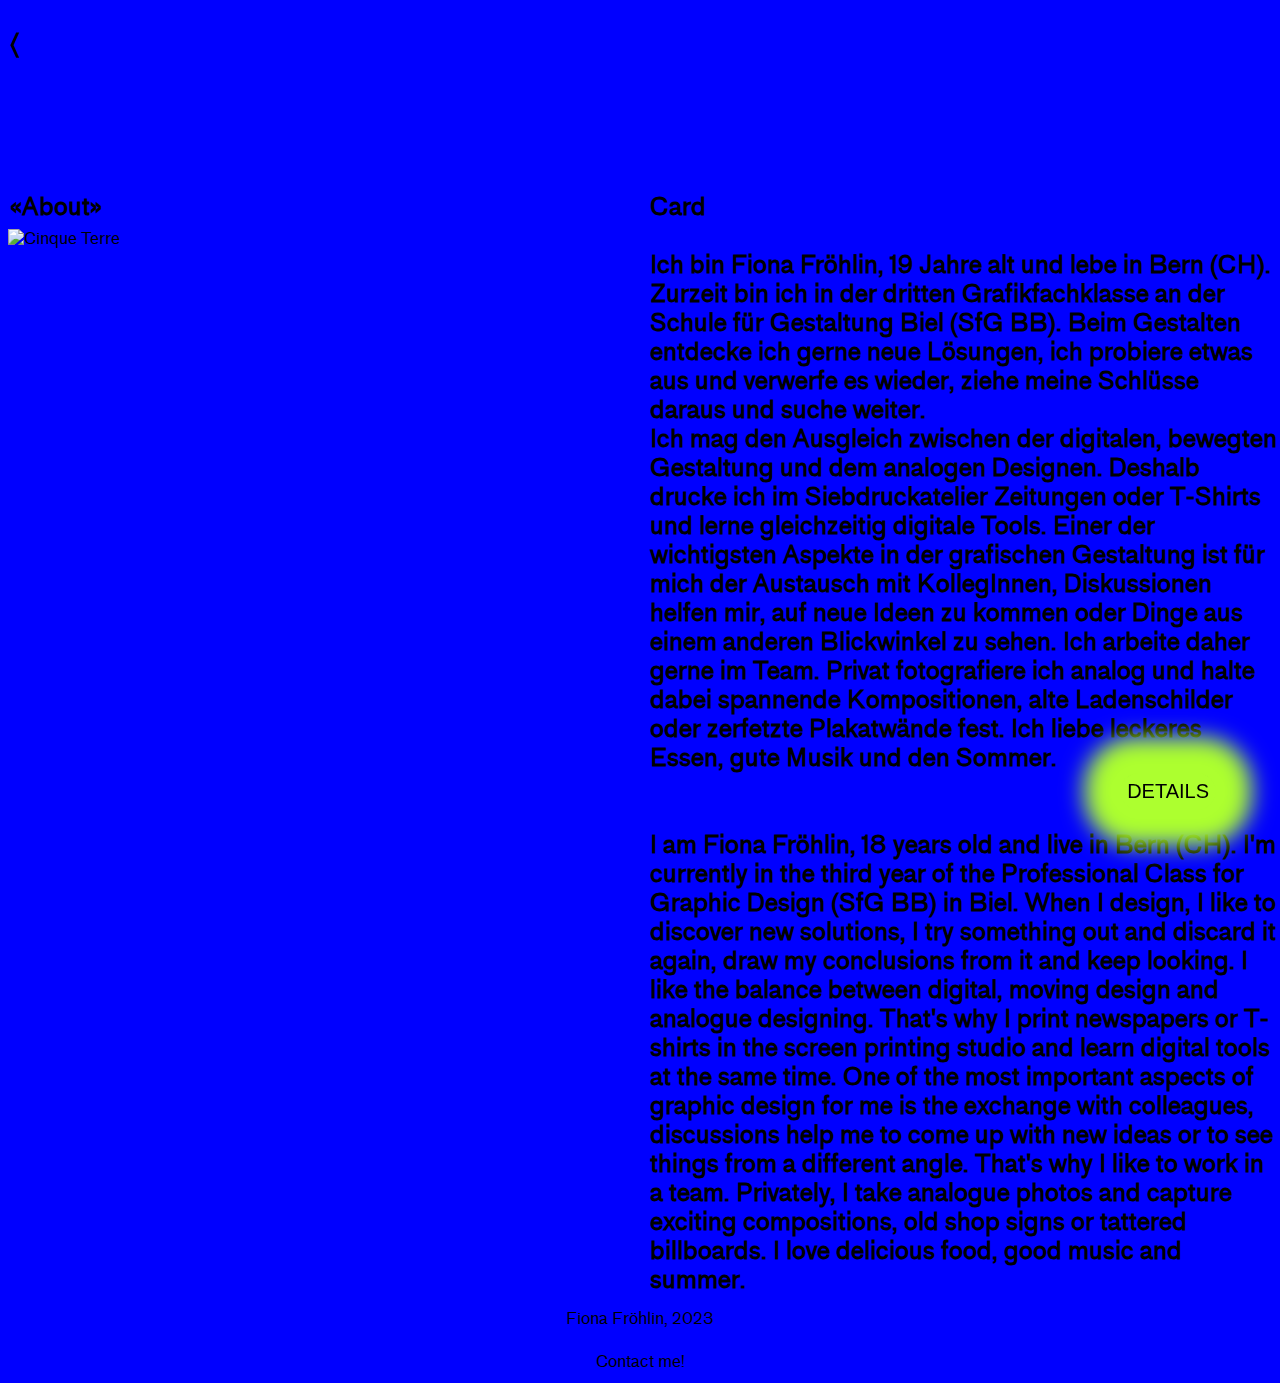
==== about.html @ 41e95a09 "Add files via upload" ====
<!DOCTYPE html>
<html>
<head>
    <title>Portfolio Fiona Fröhlin</title>
    <meta charset="UTF-8">
    <meta name="viewport" content="width=device-width, initial-scale=1.0">
    
    <link rel="stylesheet" href="style.css">
    
    <style>       
    a{
        cursor: url("images/1.png"), url("custom.cur"), default;
    }
</style>

    <script src="https://code.jquery.com/jquery-3.6.0.min.js"></script>
    <script>
      $(document).ready(function(){
        $("button").click(function(){
          $("#div2").toggle();
        });
      });
    </script>
    
</head>
    
<body>
    
       <div><a href="index.html"> <h2 class="backpfeil">&#9001;</h2><a/><div/>
     
     <div class="madiv" id="maDIV">
      <p></p>
    </div>
    <div id="div2" style="display:none;" style="font-size: 1em;">
      <p>Schwarz-Weiss Plakat zum Thema «Dark». In dem Plakat das ich mit Sharon Moor gestaltet habe, geht es um die beiden Gegenpole Helligkeit und Dunkelheit. Wir haben die beiden Kontraste sowohl visuell als auch sprachlich übersetzt und durch den analogen Aufbau der Komposition eine Tiefe geschaffen. In der Fotografie entsteht ein Wechselspiel zwischen Licht, Schatten, Drei- und Zweidimensionalität. 
<br>
<br>
<br>
Black and white poster on the theme of «dark». The poster I designed with Sharon Moor is about the two opposing poles of lightness and darkness. We translated the two contrasts both visually and linguistically and created a depth through the analogue structure of the composition. In photography, an interplay between light and shadow and three- and two-dimensionality is created. The poster is the result of a mixture of spontaneity and exact arrangement.</p>
    </div>


    <button onclick="myFunction()"><a  class="myButton rotate" >DETAILS</a></button>

<div class="scrolling-wrapper">
  <div class="row1">
  <div class="column1"><h2 style="padding-left: 10px;">«About»</h2><img style="width: 100%;" src="images/about_1.jpg" alt="Cinque Terre">
  </div>
 <div class="column1"><h2 style="padding-left: 10px;">Card
     <br>
     <br>
     Ich bin Fiona Fröhlin, 19 Jahre alt und lebe in Bern (CH). Zurzeit bin ich in der dritten Grafikfachklasse an der Schule für Gestaltung Biel (SfG BB).
Beim Gestalten entdecke ich gerne neue Lösungen, ich probiere etwas aus und verwerfe es wieder, ziehe meine Schlüsse daraus und suche weiter.
<br>

Ich mag den Ausgleich zwischen der digitalen, bewegten Gestaltung und dem analogen Designen. Deshalb drucke ich im Siebdruckatelier Zeitungen oder T-Shirts und lerne gleichzeitig digitale Tools.
Einer der wichtigsten Aspekte in der grafischen Gestaltung ist für mich der Austausch mit KollegInnen, Diskussionen helfen mir, auf neue Ideen zu kommen oder Dinge aus einem anderen Blickwinkel zu sehen. Ich arbeite daher gerne im Team.
Privat fotografiere ich analog und halte dabei spannende Kompositionen, alte Ladenschilder oder zerfetzte Plakatwände fest. Ich liebe leckeres Essen, gute Musik und den Sommer.
<br>
<br>
<br>
I am Fiona Fröhlin, 18 years old and live in Bern (CH). I'm currently in the third year of the Professional Class for Graphic Design (SfG BB) in Biel.
When I design, I like to discover new solutions, I try something out and discard it again, draw my conclusions from it and keep looking.
I like the balance between digital, moving design and analogue designing. That's why I print newspapers or T-shirts in the screen printing studio and learn digital tools at the same time.
One of the most important aspects of graphic design for me is the exchange with colleagues, discussions help me to come up with new ideas or to see things from a different angle. That's why I like to work in a team.
Privately, I take analogue photos and capture exciting compositions, old shop signs or tattered billboards. I love delicious food, good music and summer.</h2><img style="width: 100%;">
  </div>
  
    
    <footer style="text-align: center">
  <p>Fiona Fröhlin, 2023</p>
  <p><a href="mailto:f.froehlin@icloud.com">Contact me!</a></p>
</footer>
    
    

      
      </body>
</html>
---- style.css ----
* {
    margin: 0;
    padding: 0;
    box-sizing: border-box;
}

@font-face {
 font-family: standardbook;
 src:url(fonts/standardbookwebfont.ttf);
}
@font-face {
 font-family: standardbookitalic;
 src:url(fonts/standardbookitalicwebfont.ttf);
}

@font-face {
 font-family: standardbold;
 src:url(fonts/standardboldwebfont.ttf);
}
@font-face {
 font-family: standardbolditalic;
 src:url(fonts/standardbolditalicwebfont.ttf);
}


body {
background-color: blue;
    font-family: standardbook;
    padding-top: 10%;
}

nav {
    width: 100%;
    height: 100px;
    margin-bottom: 0.5%;
    border: 0px 0px 2px;
    border-color: blue;
    padding-bottom: 150px;
    text-align: left;
    font-family: standardbold;
}

a {
    color: black;
    text-decoration: none;
}

ul {
    display: inline-block;
}

ul li {
    list-style: none;
    float: left;
    line-height: 100px;
}

ul li a {
    text-decoration: none;
    display: inline-block;
    font-size: 4vw;
    color: black; 
    padding: calc(8px + 0.5vw);
    text-align: center;

}

ul li a:hover {
   font-family: standardbook;
    text-shadow: 0 0 0x black, 0 0 0px black;
}

}

@media screen and (max-width: 800px) {
    ul li a {
    font-size: 30px;
    color: orangered;
    text-align: center;
    line-height: 10px;}
}

@media screen and (max-width: 800px) {
    ul li {
    line-height: 30px;
    text-align: center;
    }
}

@media screen and (max-width: 800px) {
    nav {
    width: 100%;
    height: 70px;
    margin-bottom: 0.5%;
        padding-top:4%;
    }
}

p {
    padding: 0.75em;
    font-size: 1em;
    font-family: standardbook;
}

.imagetitle{
    padding: calc(1px + 1.5625vw)
}
text1 {
    font-family: standardbook;
    color: brown;
    
}

img {
    max-width: 100%;
    padding: calc(0.5px + 0.5625vw);
    display: inline-block;
    display: block;
    margin-left: auto;
    margin-right: auto;
}

img:hover {
  font-weight: 500;
}

.row {
  display: -ms-flexbox; /* IE10 */
  display: flex;
  -ms-flex-wrap: wrap; /* IE10 */
  flex-wrap: wrap;
  padding: 0 1px;
  justify-content: center;
  padding-left: 2.6041666666667vw;
  padding-right: 2.6041666666667vw;
    margin-top: 7%;
}

.column2 {
  -ms-flex: 90%; /* IE10 */
  flex: 90%;
  max-width: 90%;
  padding: 0 1px;
}


/* Create four equal columns that sits next to each other */
.column {
  -ms-flex: 50%; /* IE10 */
  flex: 50%;
  max-width: 50%;
  padding: 0 1px;
}

.column img {
  margin-top: 1px;
  vertical-align: middle;
  width: 1000px;
  justify-content: center;
}

/* Responsive layout - makes a two column-layout instead of four columns */
@media screen and (max-width: 1200px) {
  .column {
    -ms-flex: 50%;
    flex: 50%;
    max-width: 50%;
  }
}

/* Responsive layout - makes the two columns stack on top of each other instead of next to each other */
@media screen and (max-width: 800px) {
  .column {
    -ms-flex: 100%;
    flex: 100%;
    max-width: 100%;
  }
}







.grid-container {
  display: grid;
  grid-template-columns: auto auto auto;
  padding: calc(8px + 0.5vw);
    grid-gap: 10%;
    font-family: standardbook;
    font-size: 1.25vw;
}

.grid-container > div {
  text-align: left;
  padding: 20px 0;
}


.scroll-wrapper {
  overflow-x: scroll;
  white-space: nowrap;
}

.scroll-container {
  display: inline-block;
  white-space: nowrap;
}

.scroll-container img {
  display: inline-block;
  height: 90%;
  max-width: 90%;
  margin-right: 10px;
}



.madiv {
	padding: 0.75em;
    font-size: 1em;
    font-family: standardbook;
     position: fixed;
 	 bottom: 127px;
  	left: 235px;
    width: auto;
    max-width: 50%;
    display: none;
    z-index: 1200;
    text-align: left;
    height: auto;
}



@media screen and (max-width: 750px) {
 .madiv {
	font-size: 11px;
     position: fixed;
 	 bottom: 55px;
  	left: 10px;
     width: 98%;
    max-height: auto;
     padding: 20px;
     z-index: 1200;
     overflow: auto;
}
    


}

#div2 {
  font-size: 1em;
     position: fixed;
 	 bottom: 25%;
  	right: 10%;
     width: 50%;
     padding: 20px;
     z-index: 1200;
    background-color: greenyellow;
  box-shadow: 0px 0px 42px 66px greenyellow;
    border-radius: 20px 20px 20px;
    color: black;
    height: auto;
}
@media (min-width: 1500px) and (max-width: 1900px) {
  #div2 {
     bottom: 25%;
      top: auto;
  	right: 10%;
     width: 60%;
	  height:600px;
      overflow:auto;
  }
}

@media (min-width: 900px) and (max-width: 1500px) {
  #div2 {
     bottom: 30%;
      top: auto;
  	right: 10%;
     width: 80%;
	  height:500px;
      overflow:auto;
  }
}

@media (min-width: 100px) and (max-width: 900px) {
  #div2 {
     bottom: 30%;
  	right: 5%;
     width: 95%;
      height: 330px;
      font-size: 14px;
      overflow: auto;
  }
}


button {
    background: none;
    border: none;
    width: 150px;
    float: right;
    display: block;
    padding: 0px;
    position: fixed;
    left: unset;
    right: 1%;
    bottom: 0;
    top: unset;
}

@media (min-width: 200px) and (max-width: 900px) {
  button{
    width: 100px;
      right 5%;
  }
}


.fixed {
    display: fixed;
}

.fixedrightbottom {
    left: unset;
    right: 0;
    bottom: 0;
    top: unset;
}

.banner {
    background-color: deeppink;
    box-shadow: 0px 0px 32px 36px deeppink;
    height: 5%;
    direction: left;
    width: 100%;
    font-size: 1.5em;
    position: fixed;
    top: 0;
    z-index:1201;
    padding-top: 1%;
    padding-bottom: 0;
    font-family: standardbook;
    color: black;

}

.rotate {
  animation: rotation 8s infinite linear;
}

.rotate:hover {
  animation: rotation 0s infinite linear;
}

@keyframes rotation {
  from {
    transform: rotate(0deg);
  }
  to {
    transform: rotate(359deg);
  }
}


div.scroll-container {
  
  white-space: nowrap;
  padding: 10px;
    max-height: 600px;
}

div.scroll-container {
  padding: 10px;
}


.column1 {
  float: left;
  width: 50%;
padding: 0;
}

/* Clear floats after image containers */
.row1::after {
  content: "";
  clear: both;
  display: table;
}

.myButton {
    border: none;
    position: fixed;
    font-size: 1.5em;
   left: unset;
    right: 5%;
    bottom: 10%;
    top: unset;
     box-shadow: 0px 0px 22px 36px greenyellow;
	background-color:greenyellow;
    padding: 7px;
	border-radius:40px;
	cursor:pointer;
	color:black;
	text-decoration:none;
}


@media (min-width: 200px) and (max-width: 600px) {
  .myButton {
      font-size: 16px;
      right: 10%;
      bottom: 7%;
  }
}


.column2 {
  float: left;
  width: 33.33%;
}

/* Clear floats after the columns */
.row2:after {
  content: "";
  display: table;
  clear: both;
}

/* Responsive layout - makes the three columns stack on top of each other instead of next to each other */
@media screen and (max-width: 800px) {
  .column2 {
    width: 100%;
  }
}

.responsive-three-columns {
    display:flex;
    flex-wrap:wrap;
}

/* columns */
.responsive-three-columns > * {
    width:100%;
    padding:1rem;
}

/* tablet breakpoint */
@media (min-width:768px) {
    .responsive-three-columns > * {
        width:calc(100% / 3);
    }
}

.masonry { /* Masonry container */
    -webkit-column-count: 4;
  -moz-column-count:4;
  column-count: 4;
  -webkit-column-gap: 0.5em;
  -moz-column-gap: 0.5em;
  column-gap: 0.5em;
   margin: 0;
    padding: 0;
    -moz-column-gap: 0.5em;
    -webkit-column-gap: 0.5em;
    column-gap: 0.5em;
}
.item {
    display: inline-block;
    width: 100%;
	-webkit-transition:1s ease all;
    box-sizing: border-box;
    -moz-box-sizing: border-box;
    -webkit-box-sizing: border-box;
}
.item img{max-width:100%;}

@media only screen and (max-width: 320px) {
    .masonry {
        -moz-column-count: 1;
        -webkit-column-count: 1;
        column-count: 1;
    }
}

@media only screen and (min-width: 321px) and (max-width: 768px){
    .masonry {
        -moz-column-count: 1;
        -webkit-column-count: 1;
        column-count: 1;
    }
}
@media only screen and (min-width: 769px) and (max-width: 1200px){
    .masonry {
        -moz-column-count: 2;
        -webkit-column-count: 2;
        column-count: 2;
    }
}
@media only screen and (min-width: 1201px) {
    .masonry {
        -moz-column-count: 3;
        -webkit-column-count: 3;
        column-count: 3;
    }
}

.backpfeil {
    color:black;
    padding-left: 10px;
    text-align: left;
    font-size: 28px;
    color: black;
    top: 3%;
    position: fixed;
    font-family: standardbold;
}

.backpfeil:hover {
        color:greenyellow;
}


footer{
    text-align: center;
    margin-top: 5%;
}
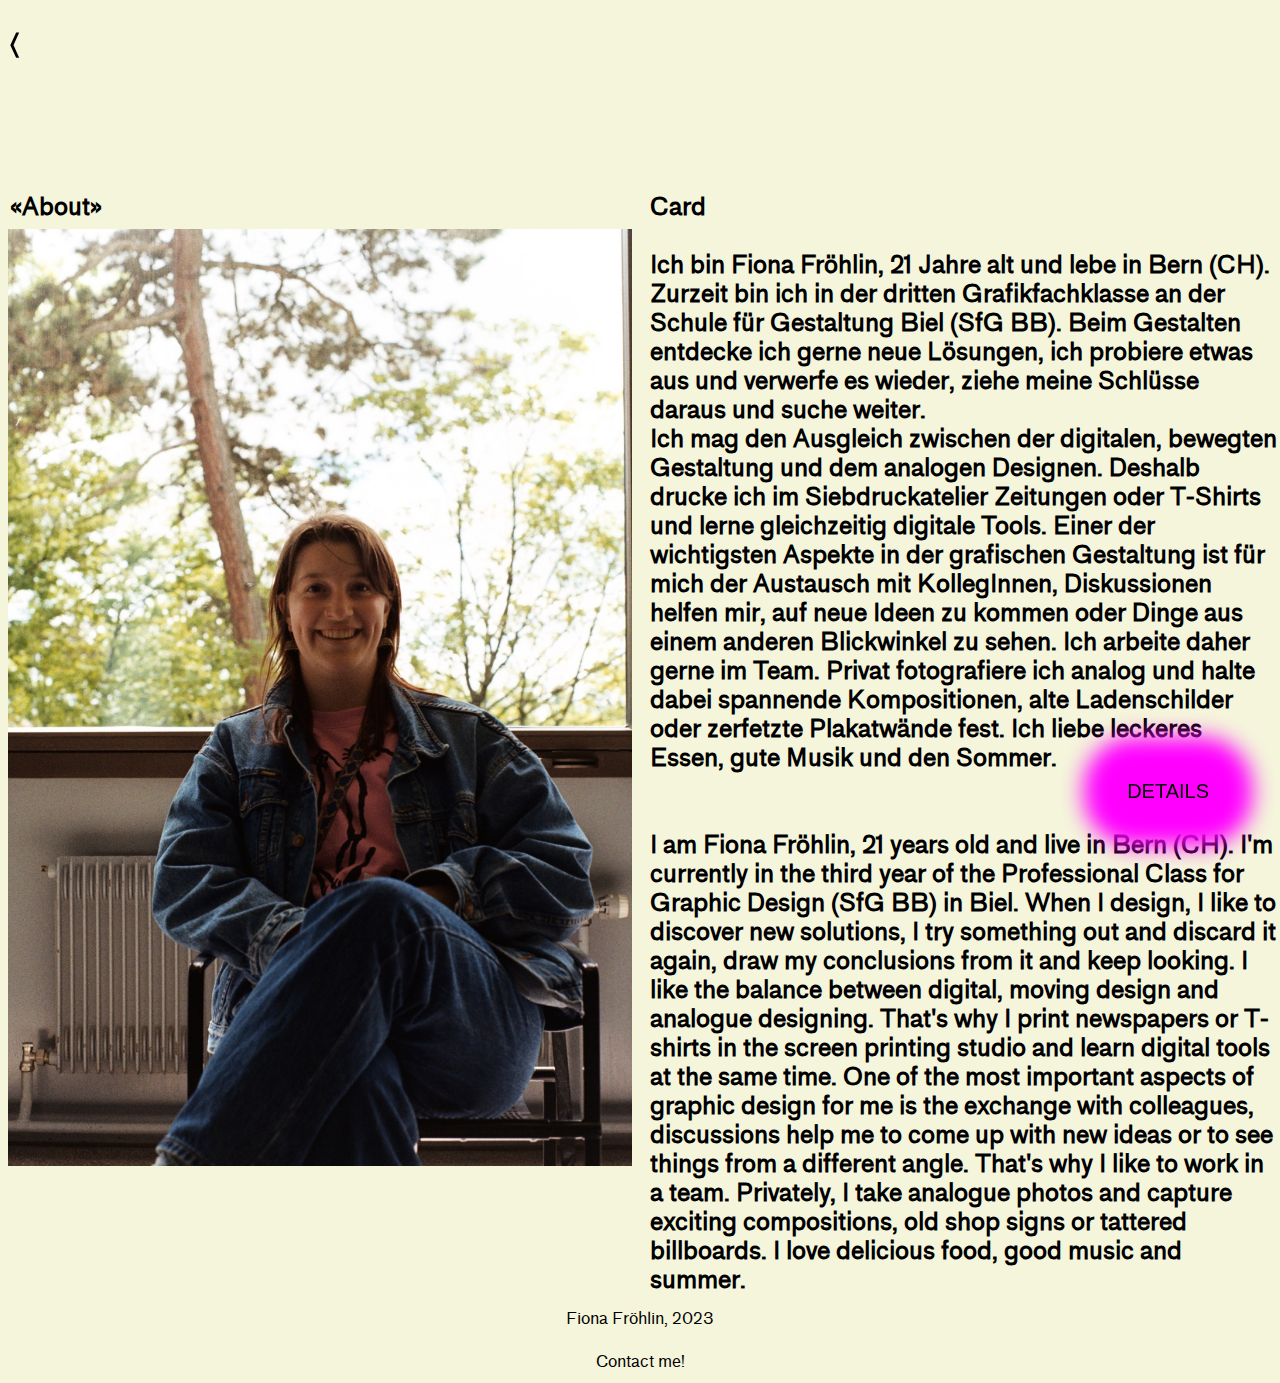
==== commit b4373b82: "Update about.html" ====
--- a/about.html
+++ b/about.html
@@ -49,7 +49,7 @@
  <div class="column1"><h2 style="padding-left: 10px;">Card
      <br>
      <br>
-     Ich bin Fiona Fröhlin, 19 Jahre alt und lebe in Bern (CH). Zurzeit bin ich in der dritten Grafikfachklasse an der Schule für Gestaltung Biel (SfG BB).
+     Ich bin Fiona Fröhlin, 21 Jahre alt und lebe in Bern (CH). Zurzeit bin ich in der dritten Grafikfachklasse an der Schule für Gestaltung Biel (SfG BB).
 Beim Gestalten entdecke ich gerne neue Lösungen, ich probiere etwas aus und verwerfe es wieder, ziehe meine Schlüsse daraus und suche weiter.
 <br>
 
@@ -59,7 +59,7 @@
 <br>
 <br>
 <br>
-I am Fiona Fröhlin, 18 years old and live in Bern (CH). I'm currently in the third year of the Professional Class for Graphic Design (SfG BB) in Biel.
+I am Fiona Fröhlin, 21 years old and live in Bern (CH). I'm currently in the third year of the Professional Class for Graphic Design (SfG BB) in Biel.
 When I design, I like to discover new solutions, I try something out and discard it again, draw my conclusions from it and keep looking.
 I like the balance between digital, moving design and analogue designing. That's why I print newspapers or T-shirts in the screen printing studio and learn digital tools at the same time.
 One of the most important aspects of graphic design for me is the exchange with colleagues, discussions help me to come up with new ideas or to see things from a different angle. That's why I like to work in a team.
--- a/style.css
+++ b/style.css
@@ -24,7 +24,7 @@
 
 
 body {
-background-color: blue;
+background-color: beige;
     font-family: standardbook;
     padding-top: 10%;
 }
@@ -259,8 +259,8 @@
      width: 50%;
      padding: 20px;
      z-index: 1200;
-    background-color: greenyellow;
-  box-shadow: 0px 0px 42px 66px greenyellow;
+    background-color: magenta;
+  box-shadow: 0px 0px 42px 66px magenta;
     border-radius: 20px 20px 20px;
     color: black;
     height: auto;
@@ -400,8 +400,8 @@
     right: 5%;
     bottom: 10%;
     top: unset;
-     box-shadow: 0px 0px 22px 36px greenyellow;
-	background-color:greenyellow;
+     box-shadow: 0px 0px 22px 36px magenta;
+	background-color:magenta;
     padding: 7px;
 	border-radius:40px;
 	cursor:pointer;
@@ -521,7 +521,7 @@
 }
 
 .backpfeil:hover {
-        color:greenyellow;
+        color:magenta;
 }
 
 
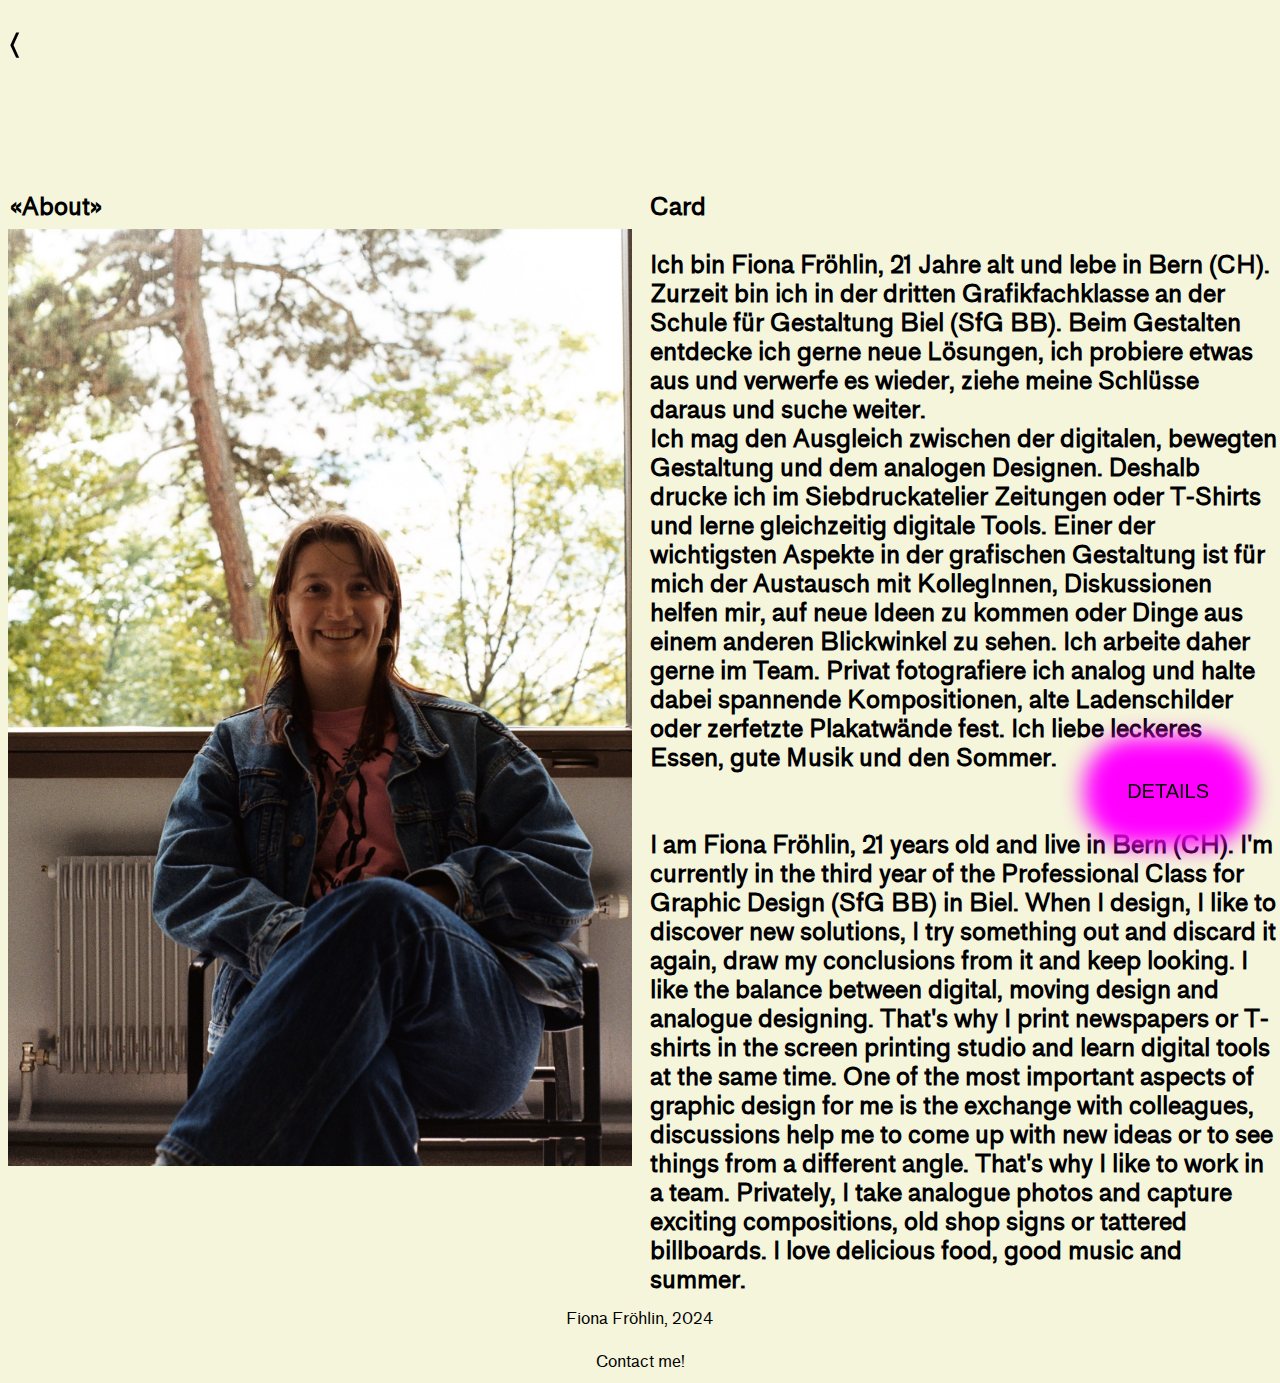
==== commit 6ff816ed: "Update about.html" ====
--- a/about.html
+++ b/about.html
@@ -68,7 +68,7 @@
   
     
     <footer style="text-align: center">
-  <p>Fiona Fröhlin, 2023</p>
+  <p>Fiona Fröhlin, 2024</p>
   <p><a href="mailto:f.froehlin@icloud.com">Contact me!</a></p>
 </footer>
     
